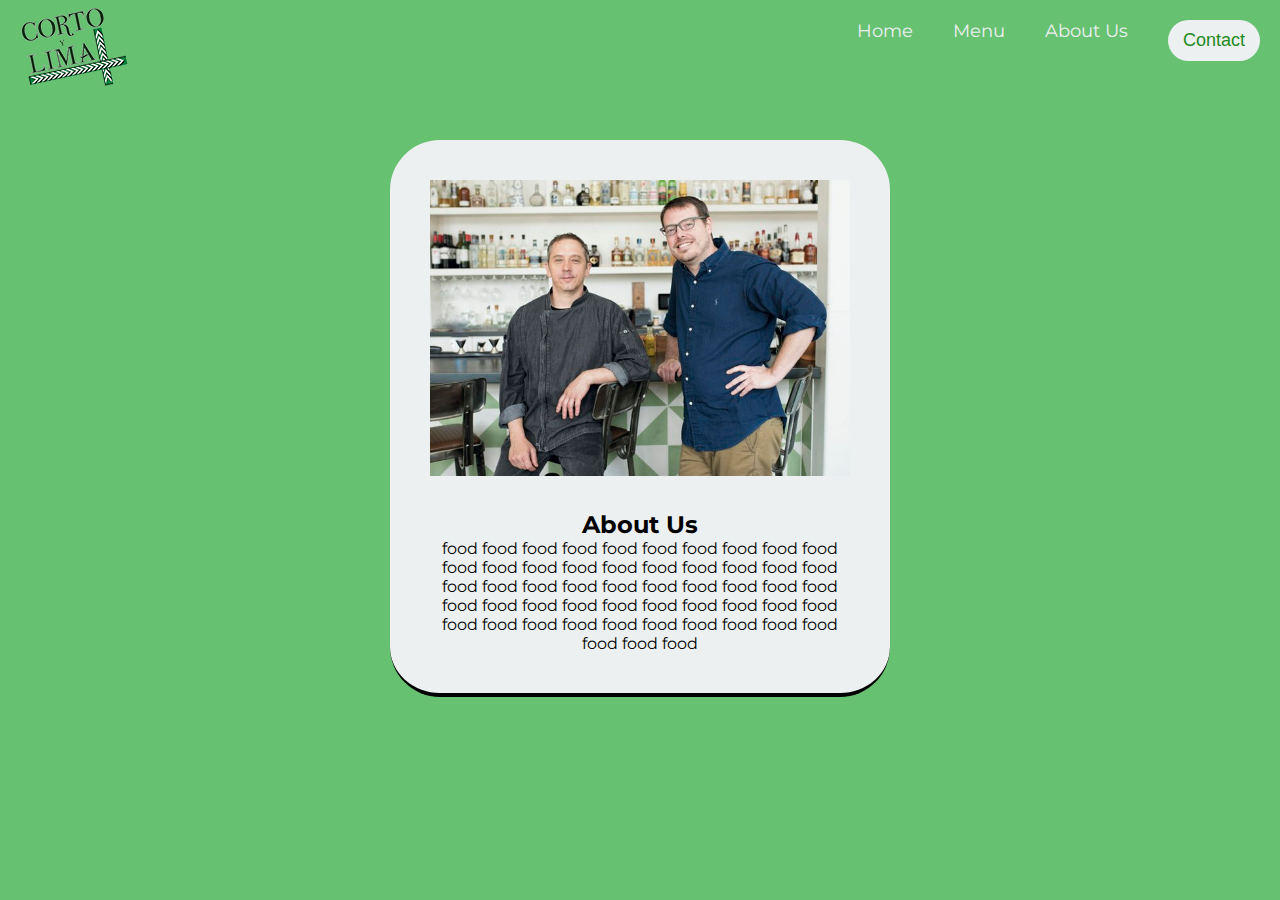
==== about-us.html @ a13dc8bb "Add changes to about me pg" ====
<!DOCTYPE html>
<html lang="en">
<head>
    <meta charset="UTF-8">
    <meta name="viewport" content="width=device-width, initial-scale=1.0" />
    <meta http-equiv="X-UA-Compatible" content="ie=edge" />
    <link rel="stylesheet" href="css/about-us-style.css" />
    <link
      rel="stylesheet"
      href="https://cdnjs.cloudflare.com/ajax/libs/font-awesome/4.7.0/css/font-awesome.min.css"
    />
    <title>About Us</title>
</head>

<body>
    <header class="main-header">
        <nav class="navbar">
          <span class="navbar-toggle" id="js-navbar-toggle">
            <i class="fa fa-bars"></i>

          </span>
          <img
            src="images/cortolima.png"
            alt="Corto Lima Logo"
            class="logo"
          />
          <ul class="main-nav" id="js-menu">
            <li><a href="index.html" class="nav-links">Home</a></li>
            <li><a href="#" class="nav-links">Menu</a></li>
            <li><a href="about-us.html" class="nav-links">About Us</a></li>
            <li>
              <a href="#" class="nav-links"><button>Contact</button></a>
            </li>
          </ul>
        </nav>
    <script src="js/main.js"></script>
    </header>

    <main class="flex">
        <span class="centered">
        <div class="tile-1">
            <img src="images/cortolima-owners.jpg" alt="Corto Lima Owners" class="owners-img">
            <h2>About Us</h2>
          food food food food food food food food food food food food food food food food food food food
          food food food food food food food food food food
          food food food food food food food food food food food food food
          food food food food food food food food food food food
        </div>
        </span>
    </main>

</body>

</html>
---- css/about-us-style.css ----
@import url('https://fonts.googleapis.com/css2?family=Montserrat:wght@500&display=swap');

/* Base Styling ------------------------------------ */

* {
    box-sizing: border-box;
    margin: 0;
    padding: 0;
    
}

body {
    font-family: "Montserrat", sans-serif;
    /*setting alpha = 0.6*/ 
    background: rgba(0, 151, 19, 0.6);

}

/* Section Styling ------------------------------------ */

.navbar {
    font-size: 18px;
}

.main-nav {
    list-style-type: none;
    display: none;

}

.main-nav a:hover {
    color: #228B22; 
}

.nav-links,
.logo {
    text-decoration: none; 
    color: #edf0f1;
}

.main-nav li {
    text-align: center;
    margin: 15px auto;
}

.logo {
    display: inline-block;
    margin-top: 10px;
    margin-left: 20px;
}

.navbar-toggle {
    position: absolute;
    top: 10px;
    right: 20px;
    cursor: pointer;
    color: rgba(255, 255, 255, 0.8);
    font-size: 24px;
}

.active {
    display: block;
}


/* Main-Body Styling ------------------------- */

.centered {
    padding: 70px;
    display: flex;
    flex-direction: column;
    justify-content: center;
    align-items: center;
    text-align: center;
}

img.owners-img {
    max-width: 100%;
    max-height: 100%;
    padding-bottom: 30px;
}

.tile-1 {
    padding: 40px 40px 40px;
    max-width: 500px;
    background-color: #edf0f1;
    border-bottom: 4px solid #000000 ;
    border-radius: 50px 50px;
}

.tile-1:hover {
    border-color: #228B22;
    cursor: pointer;
}


/* Link Styling ------------------------------------ */

button {
    padding: 10px 15px;
    background-color: #edf0f1;;
    border: none;
    border-radius: 50px;
    cursor: pointer;
    transition: all 0.3s ease 0s;
}

button:hover {
    background-color: rgba(237, 240, 241, 0.8);
}

button {
    font-weight: 500;
    font-size: 18px;
    color: rgba(34,139,34, 1);
    text-decoration: none;
 } /* Add the Montserrat font to the li, a, button features */


.clearfix {
    clear: both;
}

/* Media Queries ------------------------------------ */

/* Styles for larger screens */
@media screen and (min-width: 768px) {
    .navbar {
        display: flex;
        justify-content: space-between;
        padding-top: 30px;
        padding-bottom: 20px;
        height: 70px;
        align-items: center;
    }

    

    .main-nav {
        display: flex;
        margin-right: 20px;
        flex-direction: row;
        justify-content: flex-end;
    }

    .main-nav li {
        margin: 0;
    }

    .nav-links {
        margin-left: 40px;
    }

    .navbar-toggle {
        display: none;
    }
    

    .logo:hover,
    .nav-links:hover {
        color: rgba(255, 255, 255, 1);
    }
    
}
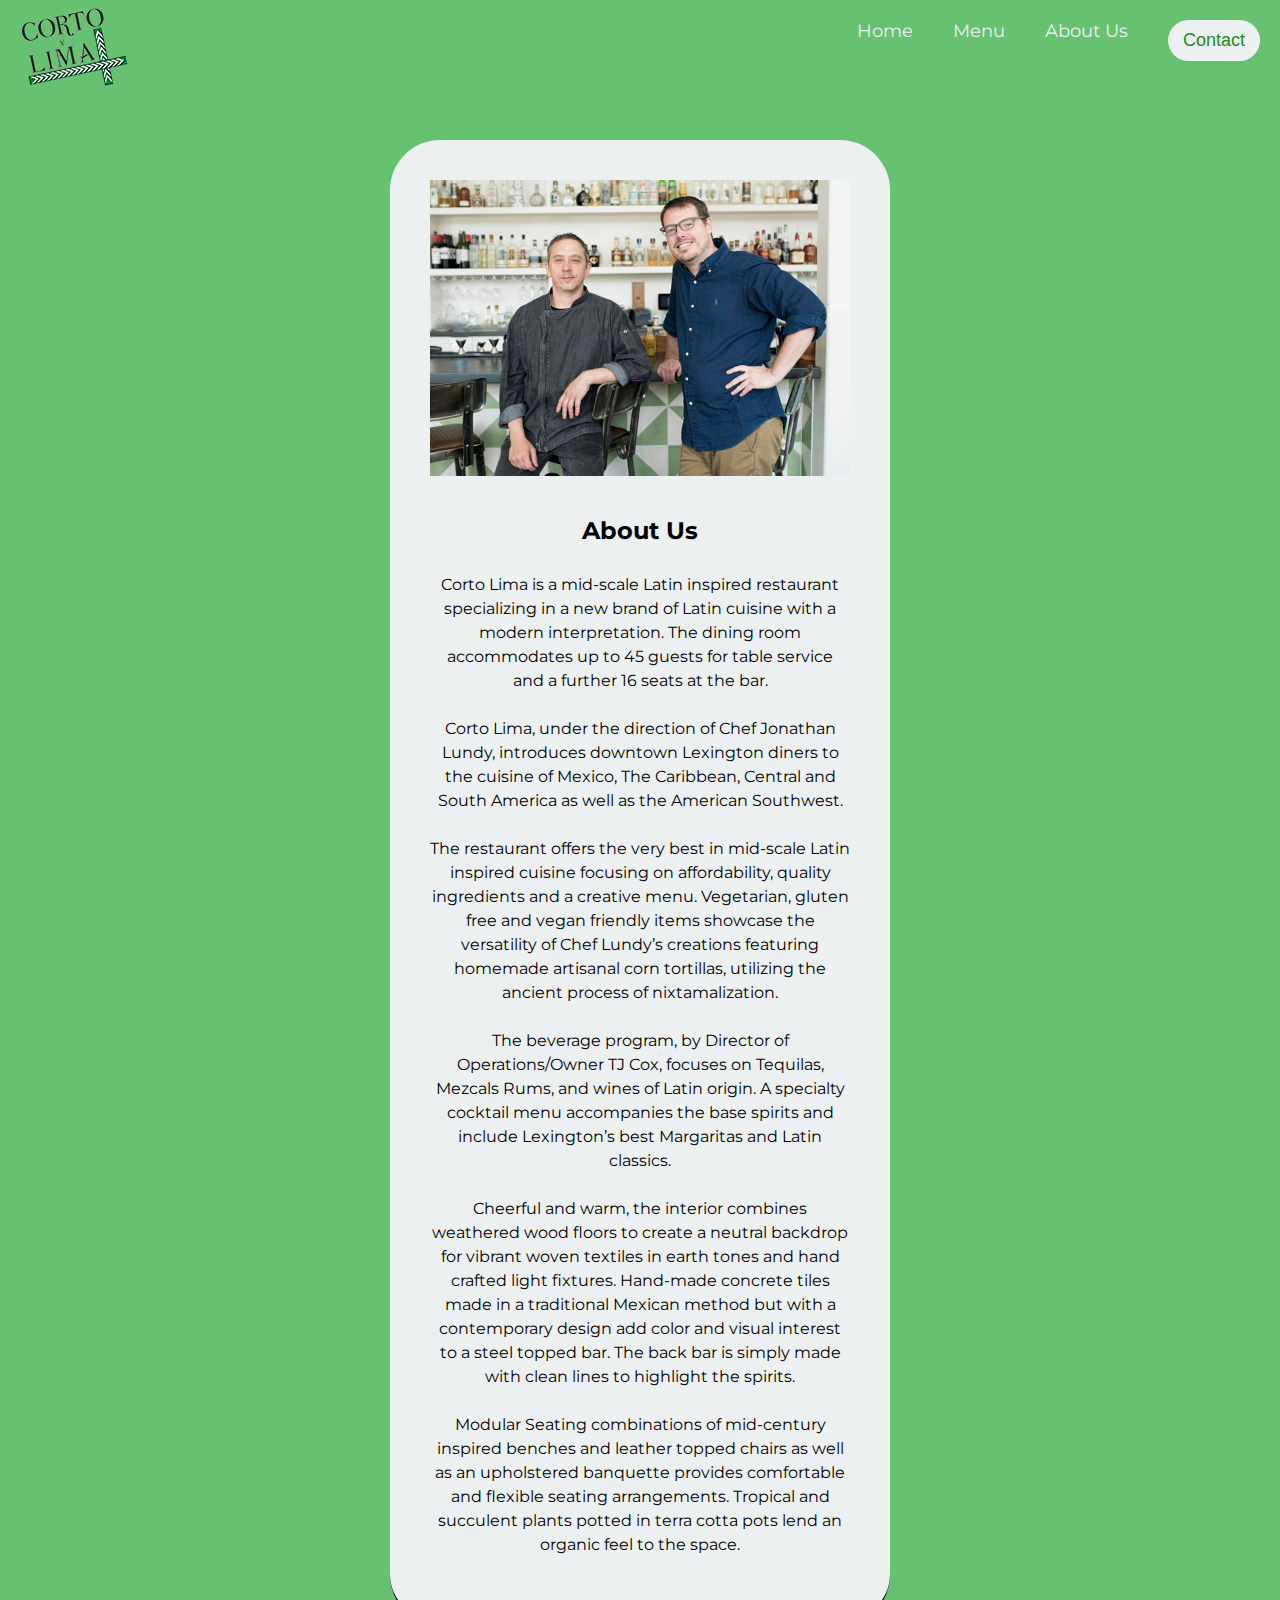
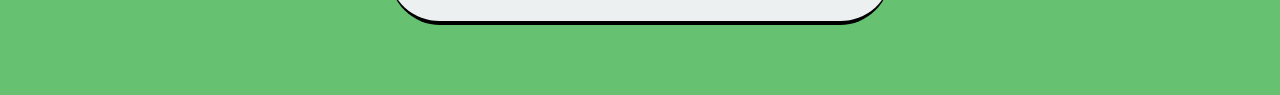
==== commit 8c670254: "add aboutus text and scroll" ====
--- a/about-us.html
+++ b/about-us.html
@@ -40,11 +40,30 @@
         <span class="centered">
         <div class="tile-1">
             <img src="images/cortolima-owners.jpg" alt="Corto Lima Owners" class="owners-img">
-            <h2>About Us</h2>
-          food food food food food food food food food food food food food food food food food food food
-          food food food food food food food food food food
-          food food food food food food food food food food food food food
-          food food food food food food food food food food food
+            <h2>About Us</h2><br>
+            <p>Corto Lima is a mid-scale Latin inspired restaurant specializing in a new brand of Latin cuisine with a modern interpretation. 
+            The dining room accommodates up to 45 guests for table service and a further 16 seats at the bar.</p><br>
+            
+            <p>Corto Lima, under the direction of Chef Jonathan Lundy, introduces downtown Lexington 
+            diners to the cuisine of Mexico, The Caribbean, Central and South America as well as the American Southwest.</p><br>
+            
+            <p>The restaurant offers the very best in mid-scale Latin inspired cuisine focusing on affordability, 
+            quality ingredients and a creative menu. Vegetarian, gluten free and vegan friendly items showcase the versatility of
+            Chef Lundy’s creations featuring homemade artisanal corn tortillas,
+            utilizing the ancient process of nixtamalization.</p><br>
+            
+            <p>The beverage program, by Director of Operations/Owner TJ Cox, focuses on Tequilas, Mezcals Rums, and wines of Latin origin.
+            A specialty cocktail menu accompanies the base spirits and include Lexington’s best Margaritas and Latin classics.</p><br>
+            
+            <p>Cheerful and warm, the interior combines weathered wood floors to create a neutral backdrop 
+            for vibrant woven textiles in earth tones and hand crafted light fixtures. 
+            Hand-made concrete tiles made in a traditional Mexican method but with a contemporary design 
+            add color and visual interest to a steel topped bar. 
+            The back bar is simply made with clean lines to highlight the spirits.</p><br>
+            
+            <p>Modular Seating combinations of mid-century inspired benches and leather topped chairs
+            as well as an upholstered banquette provides comfortable and flexible seating arrangements. 
+            Tropical and succulent plants potted in terra cotta pots lend an organic feel to the space.</p><br>
         </div>
         </span>
     </main>
--- a/css/about-us-style.css
+++ b/css/about-us-style.css
@@ -81,6 +81,10 @@
     padding-bottom: 30px;
 }
 
+div.tile-1 {
+    line-height:1.5;
+}
+
 .tile-1 {
     padding: 40px 40px 40px;
     max-width: 500px;
@@ -135,7 +139,6 @@
         align-items: center;
     }
 
-    
 
     .main-nav {
         display: flex;
@@ -163,3 +166,16 @@
     }
     
 }
+
+@media screen and (max-width: 500px) {
+
+
+    .tile-1 {
+        background-color: #edf0f1;
+            width: 325px;
+            height: 700px;
+            overflow: auto;
+            text-align: center;
+            padding: 20px;
+        }
+}
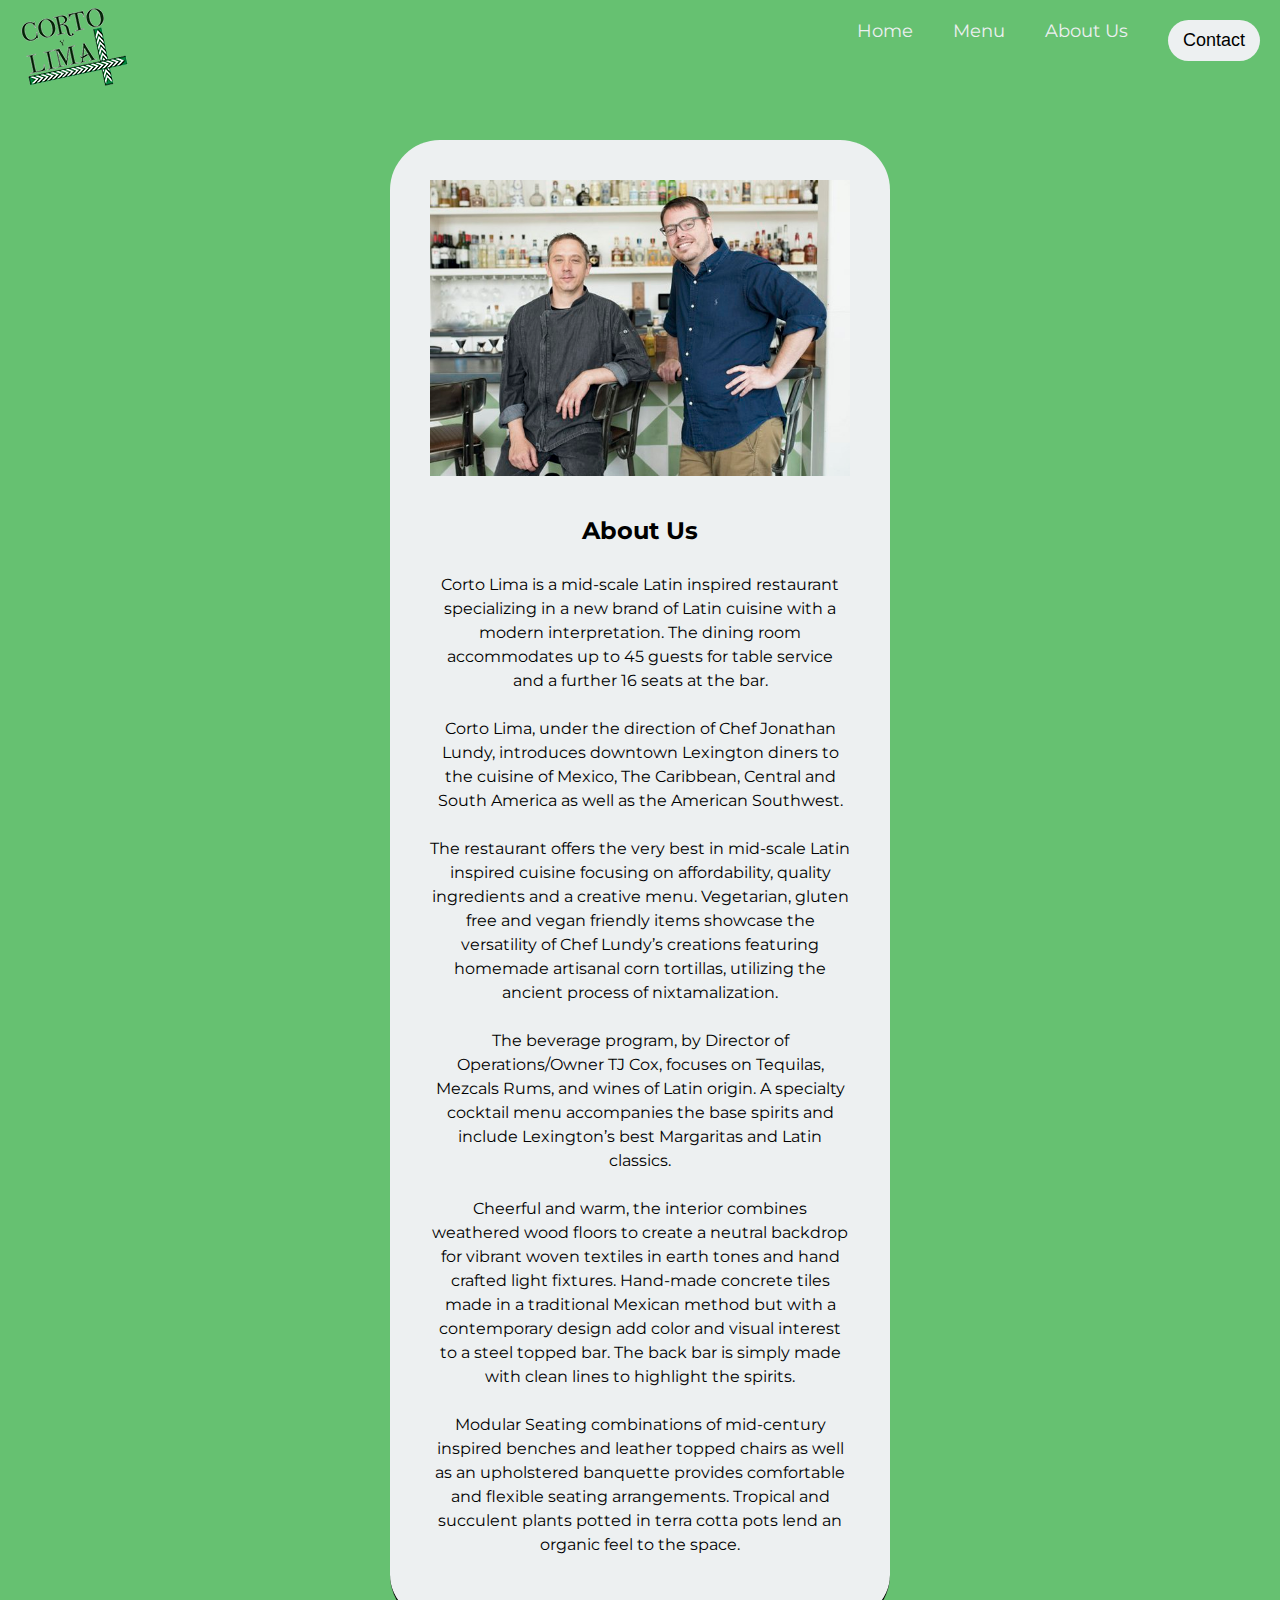
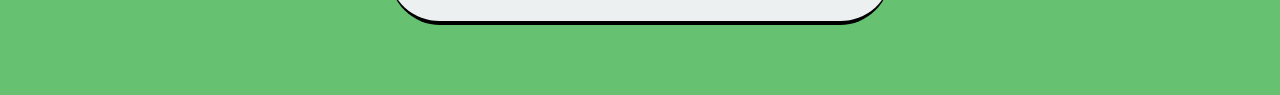
==== commit 8b0d71b0: "add contactus style" ====
--- a/about-us.html
+++ b/about-us.html
@@ -29,7 +29,7 @@
             <li><a href="#" class="nav-links">Menu</a></li>
             <li><a href="about-us.html" class="nav-links">About Us</a></li>
             <li>
-              <a href="#" class="nav-links"><button>Contact</button></a>
+              <a href="contact-us.html" class="nav-links"><button>Contact</button></a>
             </li>
           </ul>
         </nav>
--- a/css/about-us-style.css
+++ b/css/about-us-style.css
@@ -111,13 +111,14 @@
 }
 
 button:hover {
-    background-color: rgba(237, 240, 241, 0.8);
+    background-color: rgba(34, 138, 41, 0.8);
+    color: #edf0f1;
 }
 
 button {
     font-weight: 500;
     font-size: 18px;
-    color: rgba(34,139,34, 1);
+    color:#edf0f1
     text-decoration: none;
  } /* Add the Montserrat font to the li, a, button features */
 
